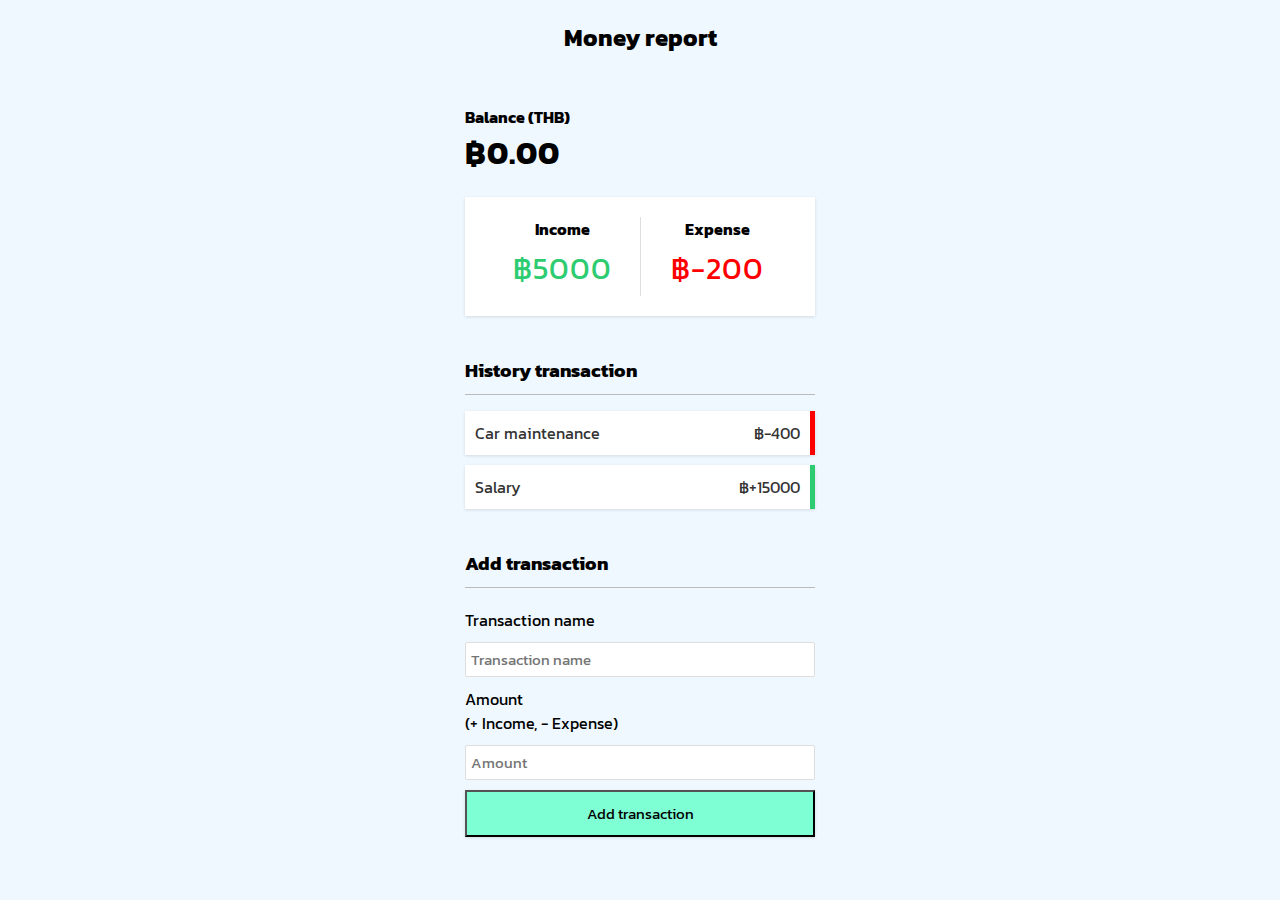
==== ex/MoneyReport/index.html @ 98467f48 "add money report" ====
<!DOCTYPE html>
<html lang="en">
<head>
    <meta charset="UTF-8">
    <meta name="viewport" content="width=device-width, initial-scale=1.0">
    <title>Money Report</title>
    <link rel="stylesheet" href="style.css">
    <script src="script.js"></script>
</head>
<body>
    <h2>Money report</h2>
    <div class="container">
        <h4>Balance (THB)</h4>
        <h1 id="balance">฿0.00</h1>
        <div class="income-expense-container">
            <div>
                <h4>Income</h4>
                <p id="money-plus" class="money plus">฿5000</p>
            </div>
            <div>
                <h4>Expense</h4>
                <p id="money-minus" class="money minus">฿-200</p>
            </div>
        </div>
        <h3>History transaction</h3>
        <ul id="list" class="list">
            <li class="minus">
                Car maintenance <span>฿-400</span>
                <button class="delete-btn">x</button>
            </li>
            
            <li class="plus">
                Salary <span>฿+15000</span>
                <button class="delete-btn">x</button>
            </li>
        </ul>
        <h3>Add transaction</h3>
        <form id="form">
            <div class="form-control">
                <label for="text">Transaction name</label>  
                <input type="text" name="" id="text" placeholder="Transaction name">
            </div>
            <div class="form-control">
                <label for="Amount">Amount <br>
                    (+ Income, - Expense) 
                </label> 
                <input type="number" name="" id="Amount" placeholder="Amount">
            </div>
            <button class="btn">Add transaction</button>
        </form>
    </div>
</body>
</html>
---- ex/MoneyReport/style.css ----
@import url('https://fonts.googleapis.com/css2?family=Kanit:ital,wght@0,100;0,200;0,300;0,400;0,500;0,600;0,700;0,800;0,900;1,100;1,200;1,300;1,400;1,500;1,600;1,700;1,800;1,900&display=swap');
/* variable */
:root{
    --box-shadow: 0 1px 3px rgb(0,0,0,0.12)
}
*{
    box-sizing: border-box;
    font-family: "Kanit", sans-serif;
}
body{
    background-color: aliceblue;
    display: flex;
    flex-direction: column;
    align-items: center;
    justify-content: center;
    min-width: 100vh;
    margin:0;
}
.container{
    margin: 30px auto;
    width: 350px;
}
h1{
    letter-spacing: 1px;
    margin: 0;
}
h3{
    border-bottom: 1px solid #bbbbbb;
    padding-bottom: 10px;
    margin: 40px 0 10px;

}
h4{
    margin: 0;
}
.income-expense-container{
    display: flex;
    justify-content: space-between;
    background-color: white;
    box-shadow: var(--box-shadow);
    padding: 20px;
    margin: 20px 0;
}
.income-expense-container>div{
    flex: 1;
    text-align: center;
}
.income-expense-container>div:first-of-type{
    border-right: 1px solid #dedede;
}
.money{
    font-size: 30px;
    letter-spacing: 1px;
    margin: 5px 0;
}
.money.plus{
    color: #2ecc71;
}
.money.minus{
    color: red;
}
label{
    display: inline-block;
    margin: 10px 0;
}
input[type='text'],input[type='number']{
    border: 1px solid #dedede;
    border-radius: 2px;
    display: block;
    font-size: 15px;
    width: 100%;
    padding: 5px;
}
.btn{
    background-color: aquamarine;
    cursor: pointer;
    color: black;
    box-shadow: var(--box-shadow);
    display: block;
    margin: 10px 0 30px;
    padding: 10px;
    font-size: 15px;
    width: 100%;
}
.list{
    list-style-type: none;
    padding: 0;
    margin-bottom: 40px;
}
.list li{
    background-color: #fff;
    box-shadow: var(--box-shadow);
    color: #333;
    display: flex;
    justify-content: space-between;
    position: relative;
    padding: 10px;
    margin: 10px 0;
}
.list li.plus{
    border-right: 5px solid #2ecc71;
}
.list li.minus{
    border-right: 5px solid red;
}
.delete-btn{
    cursor: pointer;
    background-color: red;
    color: white;
    border: 0;
    font-size: 15px;
    line-height: 20px;
    padding: 2px 5px;
    position: absolute;
    top: 50%;
    left: 0;
    transform: translate(-100%,-50%);
    opacity: 0;
    transition: opacity 0.3s ease;
}
.list li:hover .delete-btn{
    opacity: 1;
}
.btn:focus,.delete-btn:focus{
    outline: 0;
}
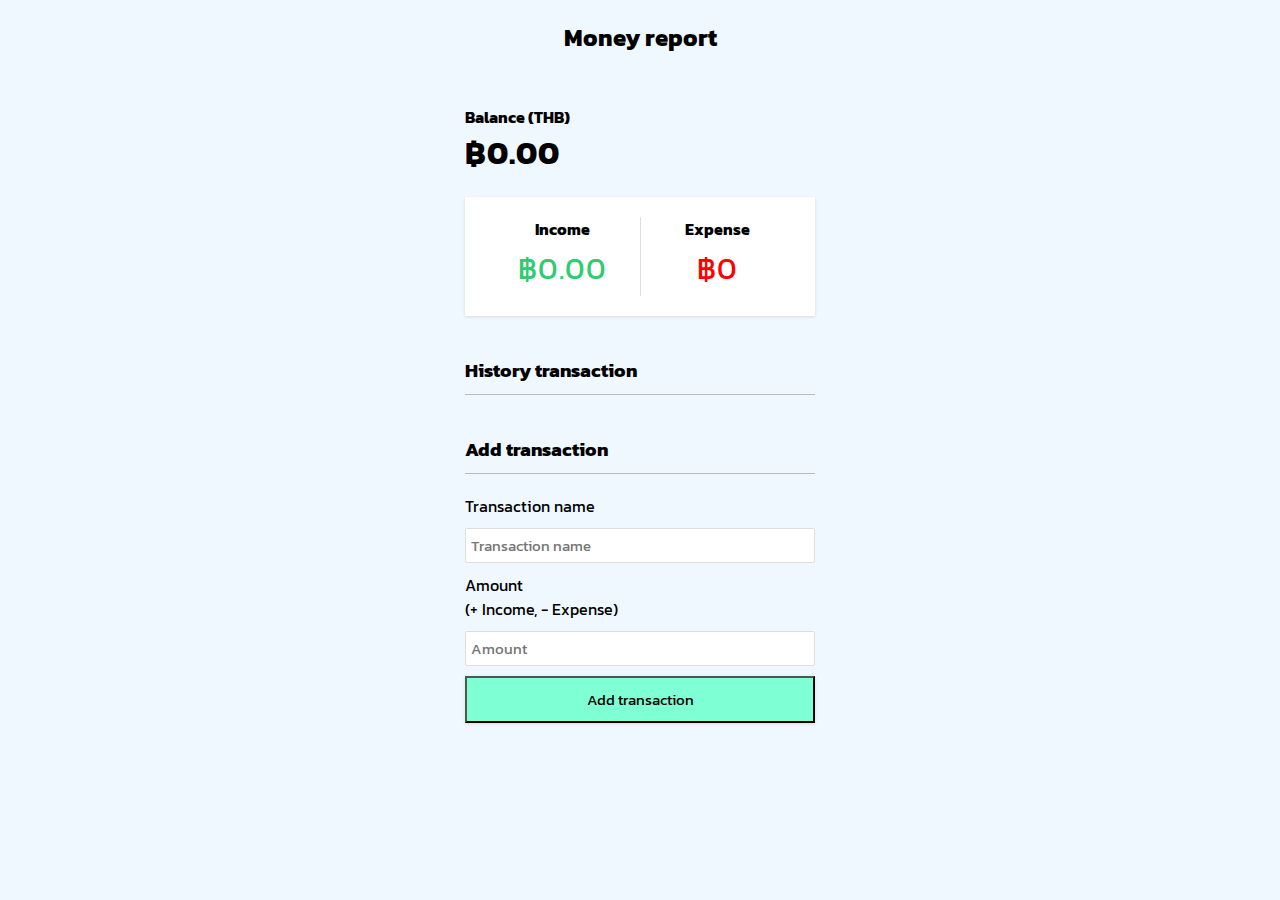
==== commit 993ababb: "complete money report" ====
--- a/ex/MoneyReport/index.html
+++ b/ex/MoneyReport/index.html
@@ -5,7 +5,6 @@
     <meta name="viewport" content="width=device-width, initial-scale=1.0">
     <title>Money Report</title>
     <link rel="stylesheet" href="style.css">
-    <script src="script.js"></script>
 </head>
 <body>
     <h2>Money report</h2>
@@ -24,7 +23,7 @@
         </div>
         <h3>History transaction</h3>
         <ul id="list" class="list">
-            <li class="minus">
+            <!-- <li class="minus">
                 Car maintenance <span>฿-400</span>
                 <button class="delete-btn">x</button>
             </li>
@@ -32,7 +31,7 @@
             <li class="plus">
                 Salary <span>฿+15000</span>
                 <button class="delete-btn">x</button>
-            </li>
+            </li> -->
         </ul>
         <h3>Add transaction</h3>
         <form id="form">
@@ -41,13 +40,15 @@
                 <input type="text" name="" id="text" placeholder="Transaction name">
             </div>
             <div class="form-control">
-                <label for="Amount">Amount <br>
+                <label for="amount">Amount <br>
                     (+ Income, - Expense) 
                 </label> 
-                <input type="number" name="" id="Amount" placeholder="Amount">
+                <input type="number" name="" id="amount" placeholder="Amount">
             </div>
             <button class="btn">Add transaction</button>
         </form>
     </div>
+    
+    <script src="script.js"></script>
 </body>
 </html>